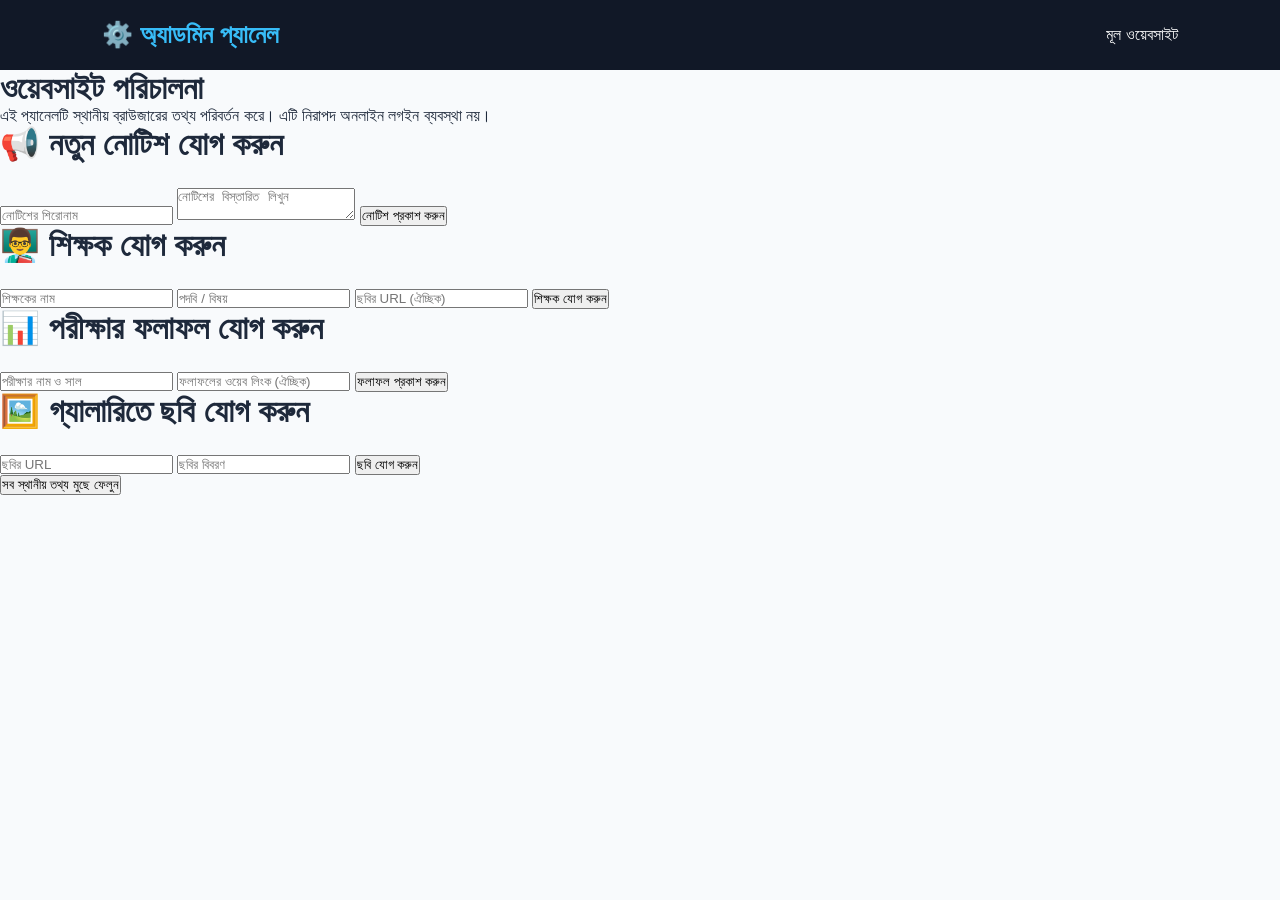
==== admin.html @ 98604c8e "Create admin.html" ====
<!DOCTYPE html>
<html lang="bn">
<head>
  <meta charset="UTF-8">
  <meta name="viewport" content="width=device-width, initial-scale=1.0">
  <title>অ্যাডমিন প্যানেল - ইসলামপুর উচ্চ বিদ্যালয়</title>
  <link rel="stylesheet" href="style.css">
  <link href="https://fonts.googleapis.com/css2?family=Hind+Siliguri:wght@400;500;600;700&display=swap" rel="stylesheet">
</head>
<body data-page="admin">

<header>
  <div class="logo">⚙️ অ্যাডমিন প্যানেল</div>
  <nav><a href="index.html">মূল ওয়েবসাইট</a></nav>
</header>

<main class="container admin-container">
  <h1 class="section-title">ওয়েবসাইট পরিচালনা</h1>
  <p class="warning">এই প্যানেলটি স্থানীয় ব্রাউজারের তথ্য পরিবর্তন করে। এটি নিরাপদ অনলাইন লগইন ব্যবস্থা নয়।</p>

  <section class="admin-box">
    <h2>📢 নতুন নোটিশ যোগ করুন</h2>
    <form id="noticeForm">
      <input id="noticeTitle" placeholder="নোটিশের শিরোনাম" required>
      <textarea id="noticeText" placeholder="নোটিশের বিস্তারিত লিখুন" required></textarea>
      <button class="btn" type="submit">নোটিশ প্রকাশ করুন</button>
    </form>
    <div id="adminNotices"></div>
  </section>

  <section class="admin-box">
    <h2>👨‍🏫 শিক্ষক যোগ করুন</h2>
    <form id="teacherForm">
      <input id="teacherName" placeholder="শিক্ষকের নাম" required>
      <input id="teacherSubject" placeholder="পদবি / বিষয়" required>
      <input id="teacherImage" type="url" placeholder="ছবির URL (ঐচ্ছিক)">
      <button class="btn" type="submit">শিক্ষক যোগ করুন</button>
    </form>
    <div id="adminTeachers"></div>
  </section>

  <section class="admin-box">
    <h2>📊 পরীক্ষার ফলাফল যোগ করুন</h2>
    <form id="resultForm">
      <input id="resultTitle" placeholder="পরীক্ষার নাম ও সাল" required>
      <input id="resultLink" type="url" placeholder="ফলাফলের ওয়েব লিংক (ঐচ্ছিক)">
      <button class="btn" type="submit">ফলাফল প্রকাশ করুন</button>
    </form>
    <div id="adminResults"></div>
  </section>

  <section class="admin-box">
    <h2>🖼️ গ্যালারিতে ছবি যোগ করুন</h2>
    <form id="galleryForm">
      <input id="galleryImage" type="url" placeholder="ছবির URL" required>
      <input id="galleryCaption" placeholder="ছবির বিবরণ">
      <button class="btn" type="submit">ছবি যোগ করুন</button>
    </form>
    <div id="adminGallery"></div>
  </section>

  <button id="resetData" class="danger-btn">সব স্থানীয় তথ্য মুছে ফেলুন</button>
</main>

<script src="app.js"></script>
</body>
</html>
---- style.css ----
* {
    margin: 0;
    padding: 0;
    box-sizing: border-box;
}

html {
    scroll-behavior: smooth;
}

body {
    font-family: Arial, sans-serif;
    background: #f8fafc;
    color: #1e293b;
}

header {
    display: flex;
    justify-content: space-between;
    align-items: center;
    padding: 20px 8%;
    background: #111827;
    color: white;
    position: sticky;
    top: 0;
    z-index: 100;
}

.logo {
    font-size: 25px;
    font-weight: bold;
    color: #38bdf8;
}

nav a {
    color: white;
    text-decoration: none;
    margin-left: 25px;
    transition: 0.3s;
}

nav a:hover {
    color: #38bdf8;
}

.menu-btn {
    display: none;
    background: transparent;
    border: none;
    color: white;
    font-size: 25px;
    cursor: pointer;
}

.hero {
    min-height: 550px;
    display: flex;
    justify-content: center;
    align-items: center;
    text-align: center;
    padding: 30px;
    color: white;
    background: linear-gradient(135deg, #2563eb, #7c3aed);
}

.hero h1 {
    font-size: 48px;
    margin-bottom: 20px;
}

.hero p {
    font-size: 19px;
    margin-bottom: 30px;
}

.hero-btn {
    display: inline-block;
    background: white;
    color: #2563eb;
    text-decoration: none;
    padding: 14px 30px;
    border-radius: 30px;
    font-weight: bold;
}

.about, .services, .contact {
    padding: 75px 8%;
    text-align: center;
}

section h2 {
    font-size: 32px;
    margin-bottom: 25px;
}

.about p, .contact p {
    color: #64748b;
    line-height: 1.7;
}

.service-container {
    display: flex;
    gap: 25px;
    justify-content: center;
    flex-wrap: wrap;
}

.service-card {
    background: white;
    padding: 35px 25px;
    border-radius: 15px;
    box-shadow: 0 5px 20px #00000012;
    flex: 1;
    min-width: 220px;
    transition: 0.3s;
}

.service-card:hover {
    transform: translateY(-8px);
}

.service-card h3 {
    color: #2563eb;
    margin-bottom: 15px;
}

.contact form {
    max-width: 500px;
    margin: 30px auto 0;
    display: flex;
    flex-direction: column;
    gap: 15px;
}

.contact input, .contact textarea {
    width: 100%;
    padding: 15px;
    border: 1px solid #ddd;
    border-radius: 8px;
    font-size: 15px;
}

.contact textarea {
    min-height: 130px;
    resize: vertical;
}

.contact button {
    padding: 15px;
    border: none;
    border-radius: 8px;
    background: #2563eb;
    color: white;
    font-size: 16px;
    cursor: pointer;
}

footer {
    background: #111827;
    color: white;
    text-align: center;
    padding: 25px;
}

@media (max-width: 768px) {
    header {
        padding: 18px 5%;
    }

    .menu-btn {
        display: block;
    }

    nav {
        display: none;
        position: absolute;
        top: 65px;
        left: 0;
        width: 100%;
        background: #111827;
        padding: 20px;
    }

    nav.active {
        display: flex;
        flex-direction: column;
        gap: 20px;
    }

    nav a {
        margin: 0;
    }

    .hero h1 {
        font-size: 32px;
    }

    .about, .services, .contact {
        padding: 50px 6%;
    }
}
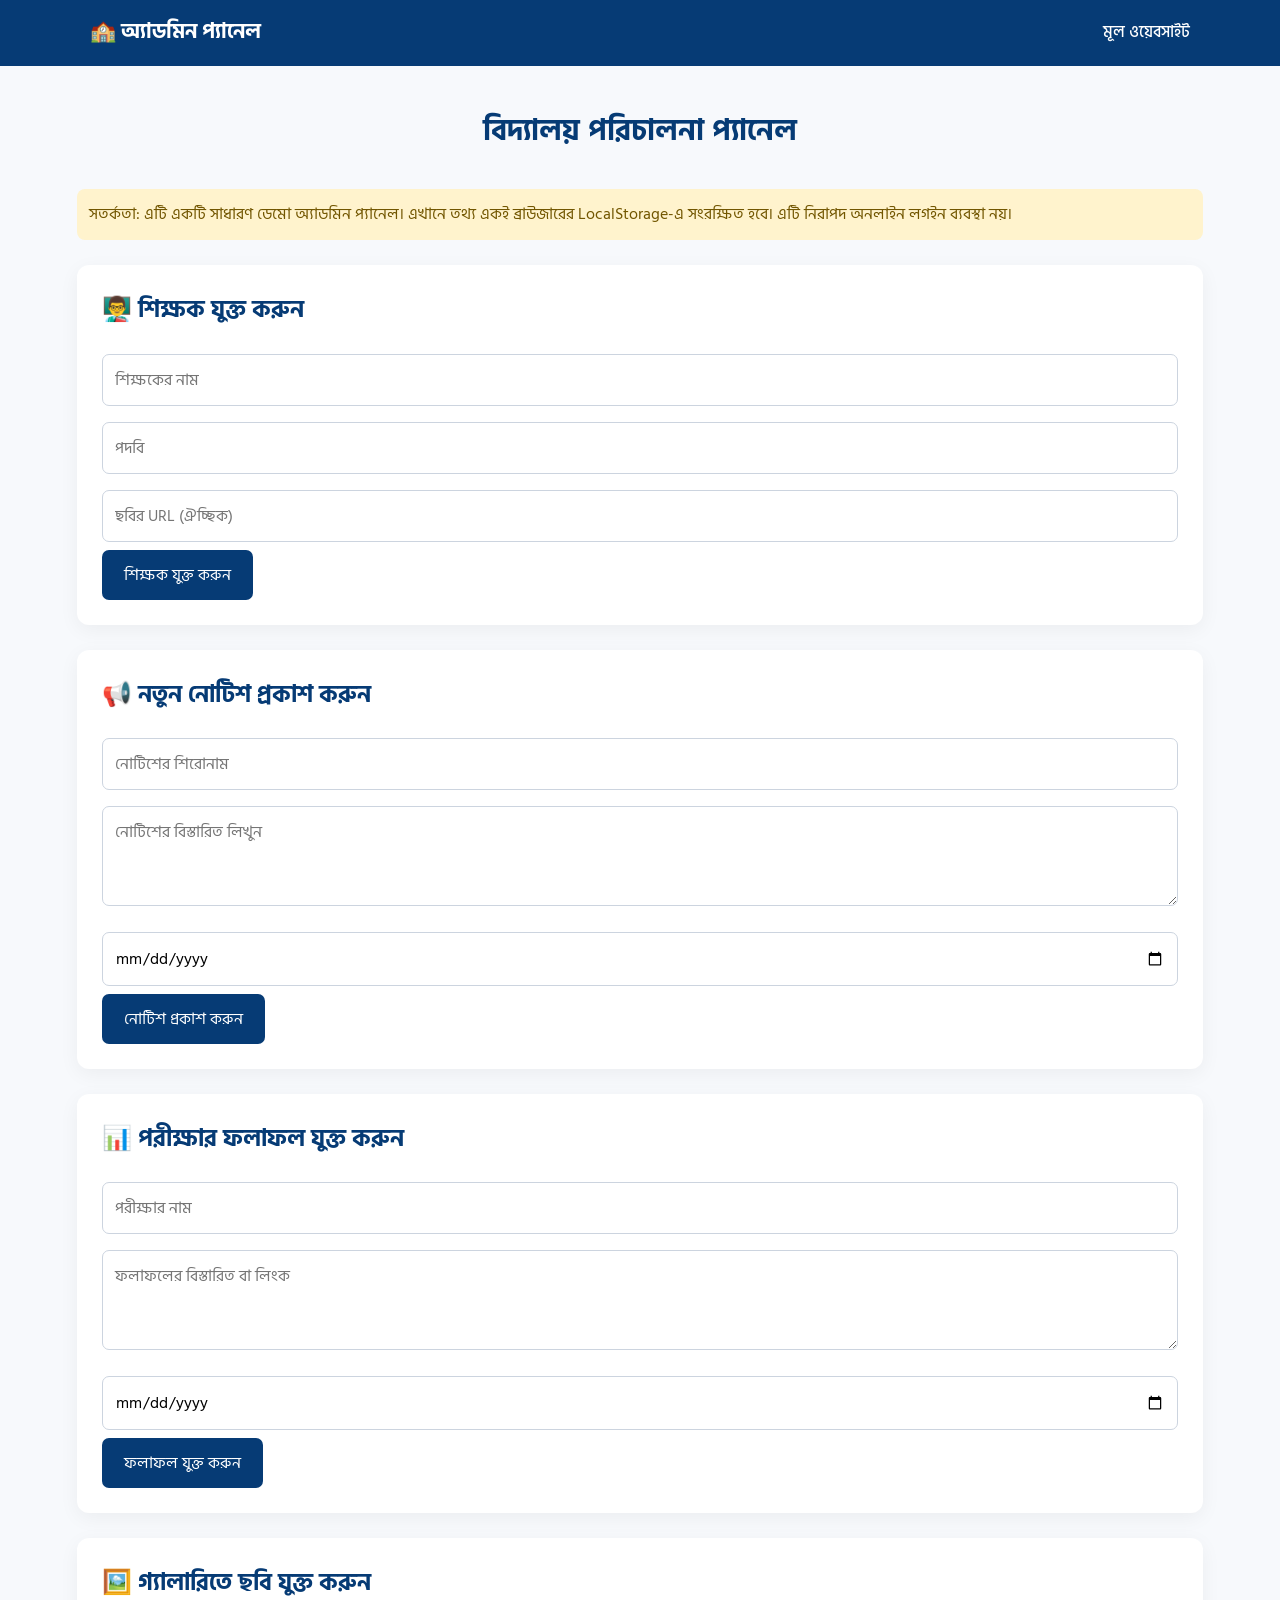
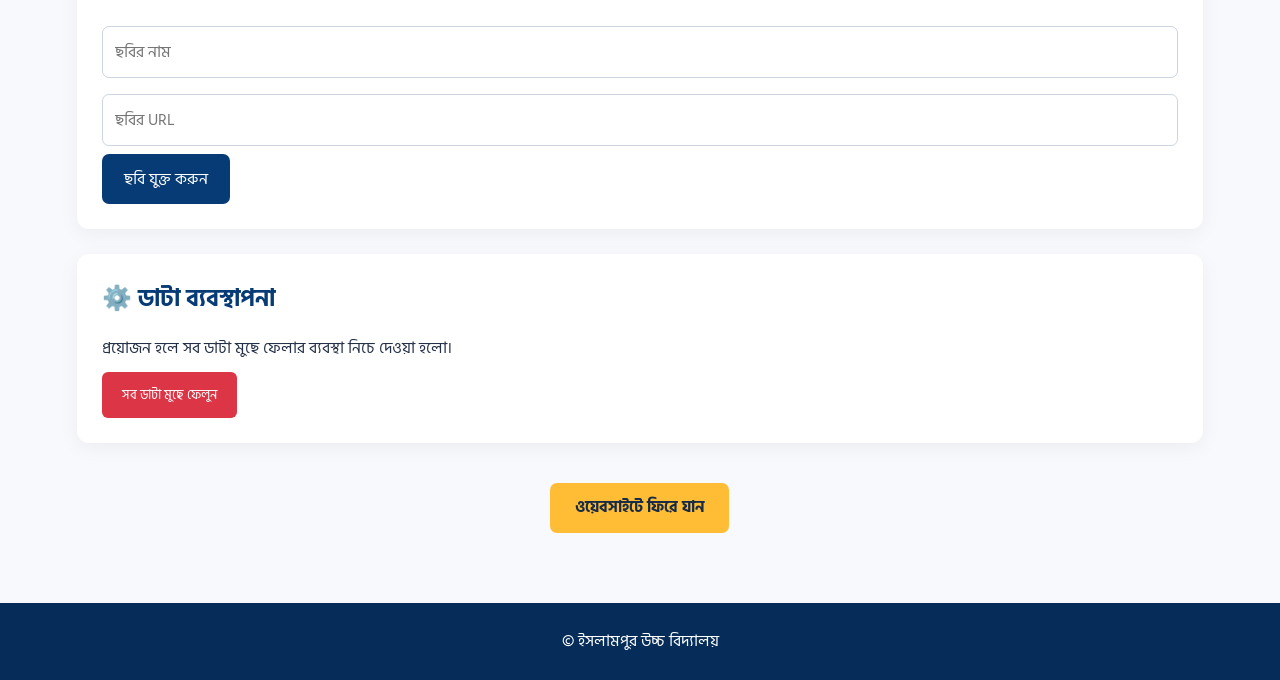
==== commit 79c96bdd: "Update admin.html" ====
--- a/admin.html
+++ b/admin.html
@@ -4,65 +4,172 @@
 <head>
   <meta charset="UTF-8">
   <meta name="viewport" content="width=device-width, initial-scale=1.0">
-  <title>অ্যাডমিন প্যানেল - ইসলামপুর উচ্চ বিদ্যালয়</title>
+
+  <title>অ্যাডমিন প্যানেল | ইসলামপুর উচ্চ বিদ্যালয়</title>
+
   <link rel="stylesheet" href="style.css">
+
   <link href="https://fonts.googleapis.com/css2?family=Hind+Siliguri:wght@400;500;600;700&display=swap" rel="stylesheet">
 </head>
-<body data-page="admin">
+
+<body>
 
 <header>
-  <div class="logo">⚙️ অ্যাডমিন প্যানেল</div>
-  <nav><a href="index.html">মূল ওয়েবসাইট</a></nav>
+  <div class="logo">🏫 অ্যাডমিন প্যানেল</div>
+  <nav>
+    <a href="index.html">মূল ওয়েবসাইট</a>
+  </nav>
 </header>
 
-<main class="container admin-container">
-  <h1 class="section-title">ওয়েবসাইট পরিচালনা</h1>
-  <p class="warning">এই প্যানেলটি স্থানীয় ব্রাউজারের তথ্য পরিবর্তন করে। এটি নিরাপদ অনলাইন লগইন ব্যবস্থা নয়।</p>
+<main class="admin-container">
+  <div class="container">
 
-  <section class="admin-box">
-    <h2>📢 নতুন নোটিশ যোগ করুন</h2>
-    <form id="noticeForm">
-      <input id="noticeTitle" placeholder="নোটিশের শিরোনাম" required>
-      <textarea id="noticeText" placeholder="নোটিশের বিস্তারিত লিখুন" required></textarea>
-      <button class="btn" type="submit">নোটিশ প্রকাশ করুন</button>
-    </form>
-    <div id="adminNotices"></div>
-  </section>
+    <h1 class="section-title">বিদ্যালয় পরিচালনা প্যানেল</h1>
 
-  <section class="admin-box">
-    <h2>👨‍🏫 শিক্ষক যোগ করুন</h2>
-    <form id="teacherForm">
-      <input id="teacherName" placeholder="শিক্ষকের নাম" required>
-      <input id="teacherSubject" placeholder="পদবি / বিষয়" required>
-      <input id="teacherImage" type="url" placeholder="ছবির URL (ঐচ্ছিক)">
-      <button class="btn" type="submit">শিক্ষক যোগ করুন</button>
-    </form>
-    <div id="adminTeachers"></div>
-  </section>
+    <div class="warning">
+      সতর্কতা: এটি একটি সাধারণ ডেমো অ্যাডমিন প্যানেল।
+      এখানে তথ্য একই ব্রাউজারের LocalStorage-এ সংরক্ষিত হবে।
+      এটি নিরাপদ অনলাইন লগইন ব্যবস্থা নয়।
+    </div>
 
-  <section class="admin-box">
-    <h2>📊 পরীক্ষার ফলাফল যোগ করুন</h2>
-    <form id="resultForm">
-      <input id="resultTitle" placeholder="পরীক্ষার নাম ও সাল" required>
-      <input id="resultLink" type="url" placeholder="ফলাফলের ওয়েব লিংক (ঐচ্ছিক)">
-      <button class="btn" type="submit">ফলাফল প্রকাশ করুন</button>
-    </form>
-    <div id="adminResults"></div>
-  </section>
+    <!-- Teacher -->
+    <section class="admin-box">
+      <h2>👨‍🏫 শিক্ষক যুক্ত করুন</h2>
 
-  <section class="admin-box">
-    <h2>🖼️ গ্যালারিতে ছবি যোগ করুন</h2>
-    <form id="galleryForm">
-      <input id="galleryImage" type="url" placeholder="ছবির URL" required>
-      <input id="galleryCaption" placeholder="ছবির বিবরণ">
-      <button class="btn" type="submit">ছবি যোগ করুন</button>
-    </form>
-    <div id="adminGallery"></div>
-  </section>
+      <form id="teacherForm">
+        <input
+          type="text"
+          id="teacherName"
+          placeholder="শিক্ষকের নাম"
+          required>
 
-  <button id="resetData" class="danger-btn">সব স্থানীয় তথ্য মুছে ফেলুন</button>
+        <input
+          type="text"
+          id="teacherDesignation"
+          placeholder="পদবি"
+          required>
+
+        <input
+          type="url"
+          id="teacherImage"
+          placeholder="ছবির URL (ঐচ্ছিক)">
+
+        <button class="admin-btn" type="submit">
+          শিক্ষক যুক্ত করুন
+        </button>
+      </form>
+
+      <div id="adminTeachers"></div>
+    </section>
+
+    <!-- Notice -->
+    <section class="admin-box">
+      <h2>📢 নতুন নোটিশ প্রকাশ করুন</h2>
+
+      <form id="noticeForm">
+        <input
+          type="text"
+          id="noticeTitle"
+          placeholder="নোটিশের শিরোনাম"
+          required>
+
+        <textarea
+          id="noticeDescription"
+          placeholder="নোটিশের বিস্তারিত লিখুন"
+          required></textarea>
+
+        <input
+          type="date"
+          id="noticeDate"
+          required>
+
+        <button class="admin-btn" type="submit">
+          নোটিশ প্রকাশ করুন
+        </button>
+      </form>
+
+      <div id="adminNotices"></div>
+    </section>
+
+    <!-- Results -->
+    <section class="admin-box">
+      <h2>📊 পরীক্ষার ফলাফল যুক্ত করুন</h2>
+
+      <form id="resultForm">
+        <input
+          type="text"
+          id="resultTitle"
+          placeholder="পরীক্ষার নাম"
+          required>
+
+        <textarea
+          id="resultDescription"
+          placeholder="ফলাফলের বিস্তারিত বা লিংক"
+          required></textarea>
+
+        <input
+          type="date"
+          id="resultDate"
+          required>
+
+        <button class="admin-btn" type="submit">
+          ফলাফল যুক্ত করুন
+        </button>
+      </form>
+
+      <div id="adminResults"></div>
+    </section>
+
+    <!-- Gallery -->
+    <section class="admin-box">
+      <h2>🖼️ গ্যালারিতে ছবি যুক্ত করুন</h2>
+
+      <form id="galleryForm">
+        <input
+          type="text"
+          id="galleryTitle"
+          placeholder="ছবির নাম"
+          required>
+
+        <input
+          type="url"
+          id="galleryURL"
+          placeholder="ছবির URL"
+          required>
+
+        <button class="admin-btn" type="submit">
+          ছবি যুক্ত করুন
+        </button>
+      </form>
+
+      <div id="adminGallery"></div>
+    </section>
+
+    <!-- Data management -->
+    <section class="admin-box">
+      <h2>⚙️ ডাটা ব্যবস্থাপনা</h2>
+
+      <p>
+        প্রয়োজন হলে সব ডাটা মুছে ফেলার ব্যবস্থা নিচে দেওয়া হলো।
+      </p>
+
+      <button class="danger-btn" id="clearData">
+        সব ডাটা মুছে ফেলুন
+      </button>
+    </section>
+
+    <div style="text-align:center; margin-top:25px;">
+      <a href="index.html" class="btn">ওয়েবসাইটে ফিরে যান</a>
+    </div>
+
+  </div>
 </main>
 
-<script src="app.js"></script>
+<footer>
+  <p>© ইসলামপুর উচ্চ বিদ্যালয়</p>
+</footer>
+
+<script src="admin.js"></script>
+
 </body>
 </html>
--- a/style.css
+++ b/style.css
@@ -1,202 +1,438 @@
 
 * {
-    margin: 0;
-    padding: 0;
-    box-sizing: border-box;
+  margin: 0;
+  padding: 0;
+  box-sizing: border-box;
 }
 
 html {
-    scroll-behavior: smooth;
+  scroll-behavior: smooth;
 }
 
 body {
-    font-family: Arial, sans-serif;
-    background: #f8fafc;
-    color: #1e293b;
+  font-family: 'Hind Siliguri', sans-serif;
+  color: #243047;
+  background: #f7f9fc;
+  line-height: 1.7;
+}
+
+img {
+  display: block;
+  max-width: 100%;
 }
 
 header {
+  background: #063b75;
+  color: white;
+  padding: 15px 7%;
+  display: flex;
+  align-items: center;
+  justify-content: space-between;
+  flex-wrap: wrap;
+  gap: 12px;
+  position: sticky;
+  top: 0;
+  z-index: 100;
+}
+
+.logo {
+  font-size: 21px;
+  font-weight: 700;
+}
+
+nav {
+  display: flex;
+  flex-wrap: wrap;
+  gap: 18px;
+}
+
+nav a {
+  color: white;
+  text-decoration: none;
+  font-weight: 500;
+}
+
+nav a:hover {
+  color: #ffd166;
+}
+
+.menu-btn {
+  display: none;
+  background: transparent;
+  color: white;
+  border: 0;
+  font-size: 25px;
+  cursor: pointer;
+}
+
+.hero {
+  min-height: 460px;
+  padding: 80px 7%;
+  display: flex;
+  align-items: center;
+  justify-content: center;
+  text-align: center;
+  color: white;
+  background:
+    linear-gradient(#00234bcc, #00234bcc),
+    url("https://images.unsplash.com/photo-1580582932707-520aed937b7b?w=1600")
+    center/cover no-repeat;
+}
+
+.hero-content {
+  max-width: 800px;
+}
+
+.hero h1 {
+  font-size: clamp(32px, 5vw, 50px);
+  line-height: 1.4;
+}
+
+.hero h2 {
+  font-size: 22px;
+  margin: 10px;
+}
+
+.hero p {
+  font-size: 18px;
+  max-width: 650px;
+  margin: auto;
+}
+
+.btn {
+  display: inline-block;
+  background: #ffbd35;
+  color: #172b48;
+  padding: 11px 25px;
+  border: none;
+  border-radius: 7px;
+  text-decoration: none;
+  font-weight: 700;
+  cursor: pointer;
+  margin-top: 15px;
+}
+
+.btn:hover {
+  background: #f5a900;
+}
+
+.container {
+  width: 88%;
+  max-width: 1150px;
+  margin: auto;
+}
+
+.section {
+  padding: 65px 0;
+}
+
+.light,
+.about {
+  background: white;
+}
+
+.section-title {
+  text-align: center;
+  font-size: 30px;
+  color: #063b75;
+  margin-bottom: 32px;
+}
+
+.about-grid {
+  display: grid;
+  grid-template-columns: 1fr 1fr;
+  gap: 35px;
+  align-items: center;
+}
+
+.about-grid img {
+  width: 100%;
+  height: 320px;
+  object-fit: cover;
+  border-radius: 12px;
+}
+
+.about-grid h3 {
+  color: #063b75;
+  margin-bottom: 12px;
+}
+
+.about-grid p {
+  margin-bottom: 12px;
+}
+
+.cards {
+  display: grid;
+  grid-template-columns: repeat(auto-fit, minmax(220px, 1fr));
+  gap: 22px;
+}
+
+.card {
+  background: white;
+  padding: 25px;
+  text-align: center;
+  border-radius: 12px;
+  box-shadow: 0 5px 20px #0000000d;
+  overflow-wrap: anywhere;
+}
+
+.light .card {
+  background: #f7f9fc;
+}
+
+.emoji {
+  font-size: 38px;
+}
+
+.card h3 {
+  color: #063b75;
+  margin: 10px 0;
+}
+
+.card img {
+  width: 100%;
+  height: 190px;
+  object-fit: cover;
+  border-radius: 8px;
+  margin-bottom: 12px;
+}
+
+.principal {
+  background: #eaf2fc;
+  text-align: center;
+}
+
+.principal p {
+  max-width: 750px;
+  margin: auto;
+}
+
+.principal h3 {
+  margin-top: 20px;
+  color: #063b75;
+}
+
+.notice-list {
+  background: white;
+  padding: 20px;
+  border-radius: 12px;
+  box-shadow: 0 5px 20px #0000000d;
+}
+
+.notice-item {
+  padding: 15px 5px;
+  border-bottom: 1px solid #eee;
+}
+
+.notice-item:last-child {
+  border-bottom: none;
+}
+
+.notice-item h3 {
+  color: #063b75;
+}
+
+.notice-item small {
+  color: #777;
+}
+
+.gallery {
+  display: grid;
+  grid-template-columns: repeat(auto-fit, minmax(200px, 1fr));
+  gap: 15px;
+}
+
+.gallery img {
+  width: 100%;
+  height: 190px;
+  object-fit: cover;
+  border-radius: 10px;
+}
+
+footer {
+  background: #062d59;
+  color: white;
+  padding: 25px;
+  text-align: center;
+}
+
+footer a {
+  color: #ffd166;
+  text-decoration: none;
+}
+
+/* Admin panel */
+
+.admin-container {
+  padding: 40px 0 70px;
+}
+
+.admin-box {
+  background: white;
+  padding: 25px;
+  margin: 25px 0;
+  border-radius: 12px;
+  box-shadow: 0 5px 20px #0000000d;
+}
+
+.admin-box h2 {
+  color: #063b75;
+  margin-bottom: 15px;
+}
+
+input,
+textarea {
+  width: 100%;
+  padding: 12px;
+  margin: 8px 0;
+  border: 1px solid #ccd4df;
+  border-radius: 7px;
+  font-family: inherit;
+  font-size: 16px;
+}
+
+textarea {
+  min-height: 100px;
+  resize: vertical;
+}
+
+.admin-item {
+  background: #f1f5fa;
+  padding: 12px;
+  margin-top: 12px;
+  border-radius: 8px;
+  overflow-wrap: anywhere;
+}
+
+.delete-btn,
+.danger-btn {
+  background: #dc3545;
+  color: white;
+  border: 0;
+  padding: 8px 15px;
+  border-radius: 6px;
+  cursor: pointer;
+  margin-top: 10px;
+  font-family: inherit;
+}
+
+.danger-btn {
+  padding: 12px 20px;
+}
+
+.warning {
+  background: #fff3cd;
+  color: #725600;
+  padding: 12px;
+  border-radius: 8px;
+  margin-bottom: 15px;
+}
+
+.empty {
+  text-align: center;
+  padding: 20px;
+  color: #777;
+}
+
+.admin-btn {
+  background: #063b75;
+  color: white;
+  border: 0;
+  padding: 12px 22px;
+  border-radius: 7px;
+  cursor: pointer;
+  font-family: inherit;
+  font-size: 16px;
+}
+
+.admin-btn:hover {
+  background: #09539e;
+}
+
+/* Mobile responsive */
+
+@media(max-width: 900px) {
+  header {
+    padding: 15px 4%;
+  }
+
+  nav {
+    gap: 12px;
+  }
+}
+
+@media(max-width: 700px) {
+  header {
+    padding: 12px 5%;
+  }
+
+  .logo {
+    font-size: 18px;
+  }
+
+  .menu-btn {
+    display: block;
+  }
+
+  nav {
+    display: none;
+    width: 100%;
+    flex-direction: column;
+    gap: 8px;
+  }
+
+  nav.show {
     display: flex;
-    justify-content: space-between;
-    align-items: center;
-    padding: 20px 8%;
-    background: #111827;
-    color: white;
-    position: sticky;
-    top: 0;
-    z-index: 100;
-}
-
-.logo {
-    font-size: 25px;
-    font-weight: bold;
-    color: #38bdf8;
-}
-
-nav a {
-    color: white;
-    text-decoration: none;
-    margin-left: 25px;
-    transition: 0.3s;
-}
-
-nav a:hover {
-    color: #38bdf8;
-}
-
-.menu-btn {
-    display: none;
-    background: transparent;
-    border: none;
-    color: white;
-    font-size: 25px;
-    cursor: pointer;
-}
-
-.hero {
-    min-height: 550px;
-    display: flex;
-    justify-content: center;
-    align-items: center;
-    text-align: center;
-    padding: 30px;
-    color: white;
-    background: linear-gradient(135deg, #2563eb, #7c3aed);
-}
-
-.hero h1 {
-    font-size: 48px;
-    margin-bottom: 20px;
-}
-
-.hero p {
-    font-size: 19px;
-    margin-bottom: 30px;
-}
-
-.hero-btn {
-    display: inline-block;
-    background: white;
-    color: #2563eb;
-    text-decoration: none;
-    padding: 14px 30px;
-    border-radius: 30px;
-    font-weight: bold;
-}
-
-.about, .services, .contact {
-    padding: 75px 8%;
-    text-align: center;
-}
-
-section h2 {
-    font-size: 32px;
-    margin-bottom: 25px;
-}
-
-.about p, .contact p {
-    color: #64748b;
-    line-height: 1.7;
-}
-
-.service-container {
-    display: flex;
-    gap: 25px;
-    justify-content: center;
-    flex-wrap: wrap;
-}
-
-.service-card {
-    background: white;
-    padding: 35px 25px;
-    border-radius: 15px;
-    box-shadow: 0 5px 20px #00000012;
-    flex: 1;
-    min-width: 220px;
-    transition: 0.3s;
-}
-
-.service-card:hover {
-    transform: translateY(-8px);
-}
-
-.service-card h3 {
-    color: #2563eb;
-    margin-bottom: 15px;
-}
-
-.contact form {
-    max-width: 500px;
-    margin: 30px auto 0;
-    display: flex;
-    flex-direction: column;
-    gap: 15px;
-}
-
-.contact input, .contact textarea {
-    width: 100%;
-    padding: 15px;
-    border: 1px solid #ddd;
-    border-radius: 8px;
-    font-size: 15px;
-}
-
-.contact textarea {
-    min-height: 130px;
-    resize: vertical;
-}
-
-.contact button {
-    padding: 15px;
-    border: none;
-    border-radius: 8px;
-    background: #2563eb;
-    color: white;
+  }
+
+  nav a {
+    padding: 5px 0;
+  }
+
+  .about-grid {
+    grid-template-columns: 1fr;
+  }
+
+  .about-grid img {
+    height: 240px;
+  }
+
+  .container {
+    width: 92%;
+  }
+
+  .hero {
+    min-height: 390px;
+    padding: 55px 5%;
+  }
+
+  .hero h2 {
+    font-size: 18px;
+  }
+
+  .hero p {
     font-size: 16px;
-    cursor: pointer;
-}
-
-footer {
-    background: #111827;
-    color: white;
-    text-align: center;
-    padding: 25px;
-}
-
-@media (max-width: 768px) {
-    header {
-        padding: 18px 5%;
-    }
-
-    .menu-btn {
-        display: block;
-    }
-
-    nav {
-        display: none;
-        position: absolute;
-        top: 65px;
-        left: 0;
-        width: 100%;
-        background: #111827;
-        padding: 20px;
-    }
-
-    nav.active {
-        display: flex;
-        flex-direction: column;
-        gap: 20px;
-    }
-
-    nav a {
-        margin: 0;
-    }
-
-    .hero h1 {
-        font-size: 32px;
-    }
-
-    .about, .services, .contact {
-        padding: 50px 6%;
-    }
-}
+  }
+
+  .section {
+    padding: 45px 0;
+  }
+
+  .section-title {
+    font-size: 26px;
+  }
+
+  .cards {
+    grid-template-columns: 1fr;
+  }
+
+  .gallery {
+    grid-template-columns: repeat(2, 1fr);
+  }
+}
+
+@media(max-width: 400px) {
+  .gallery {
+    grid-template-columns: 1fr;
+  }
+}
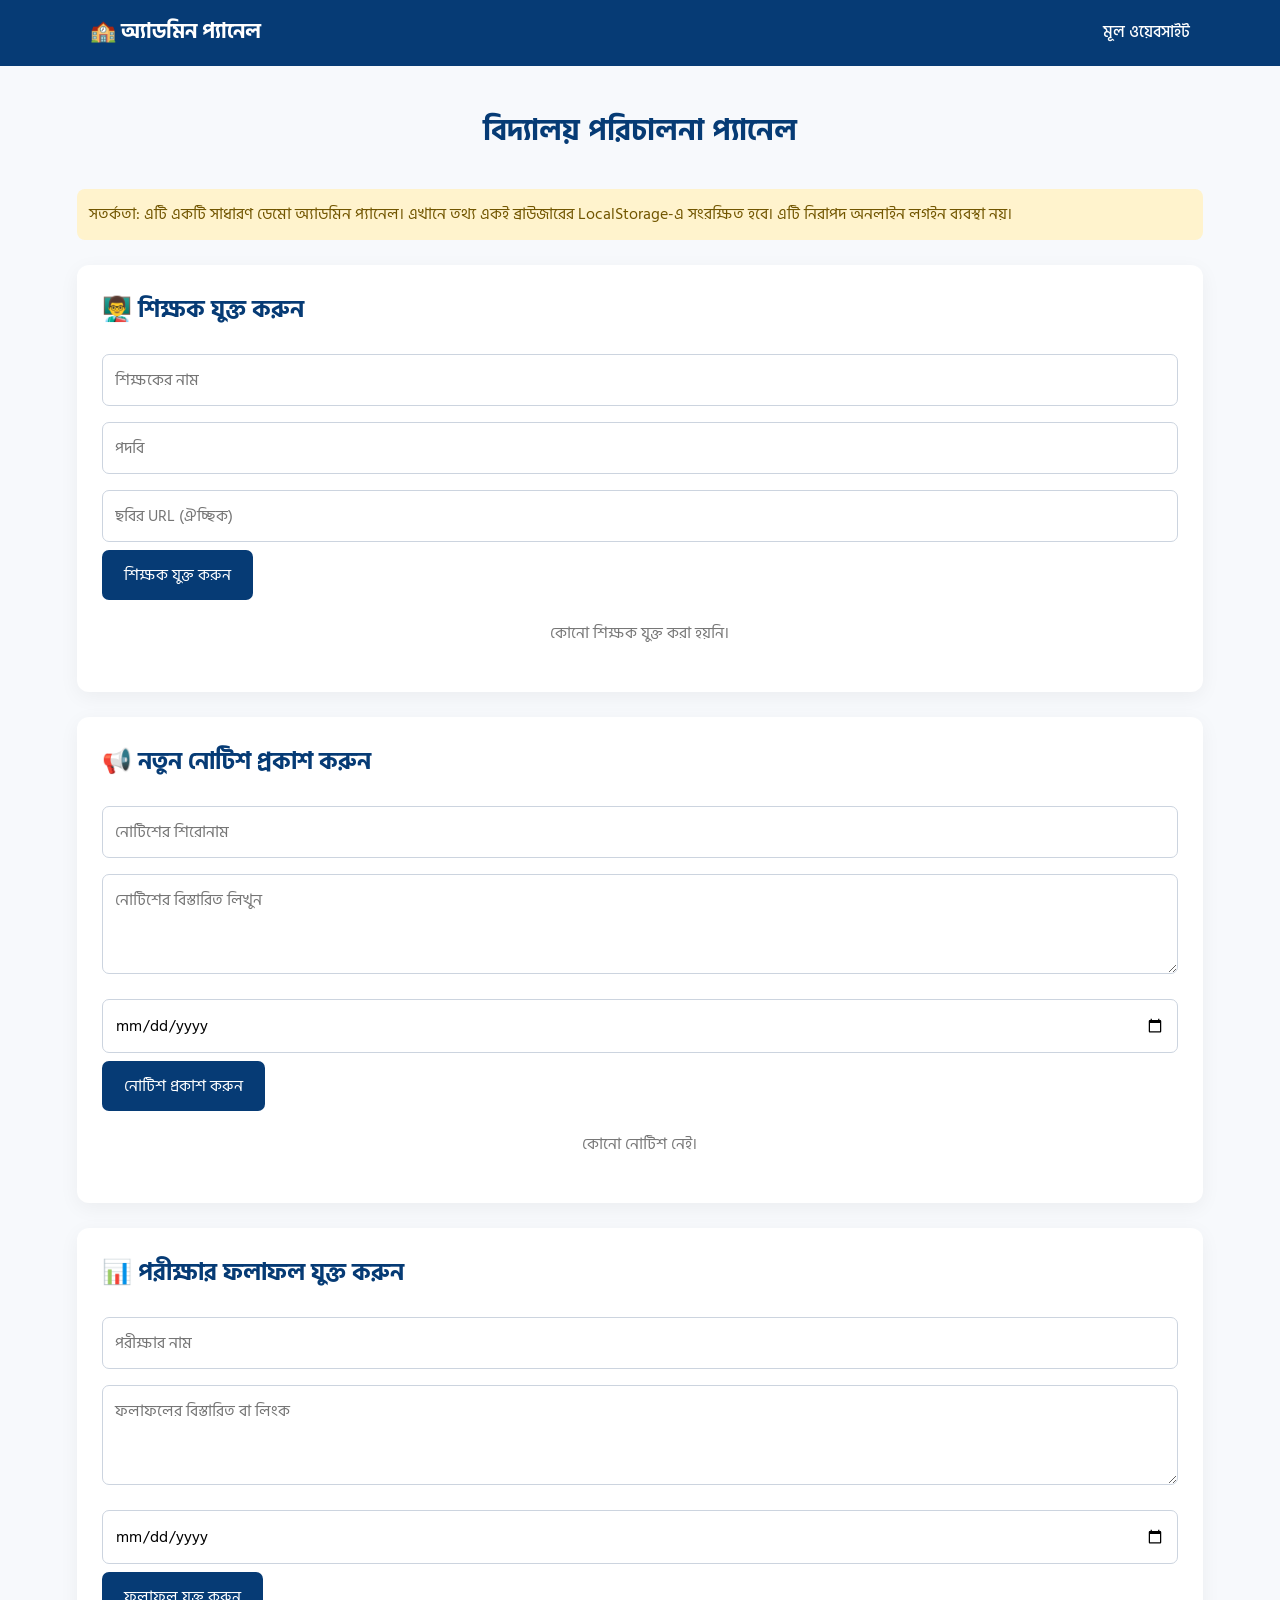
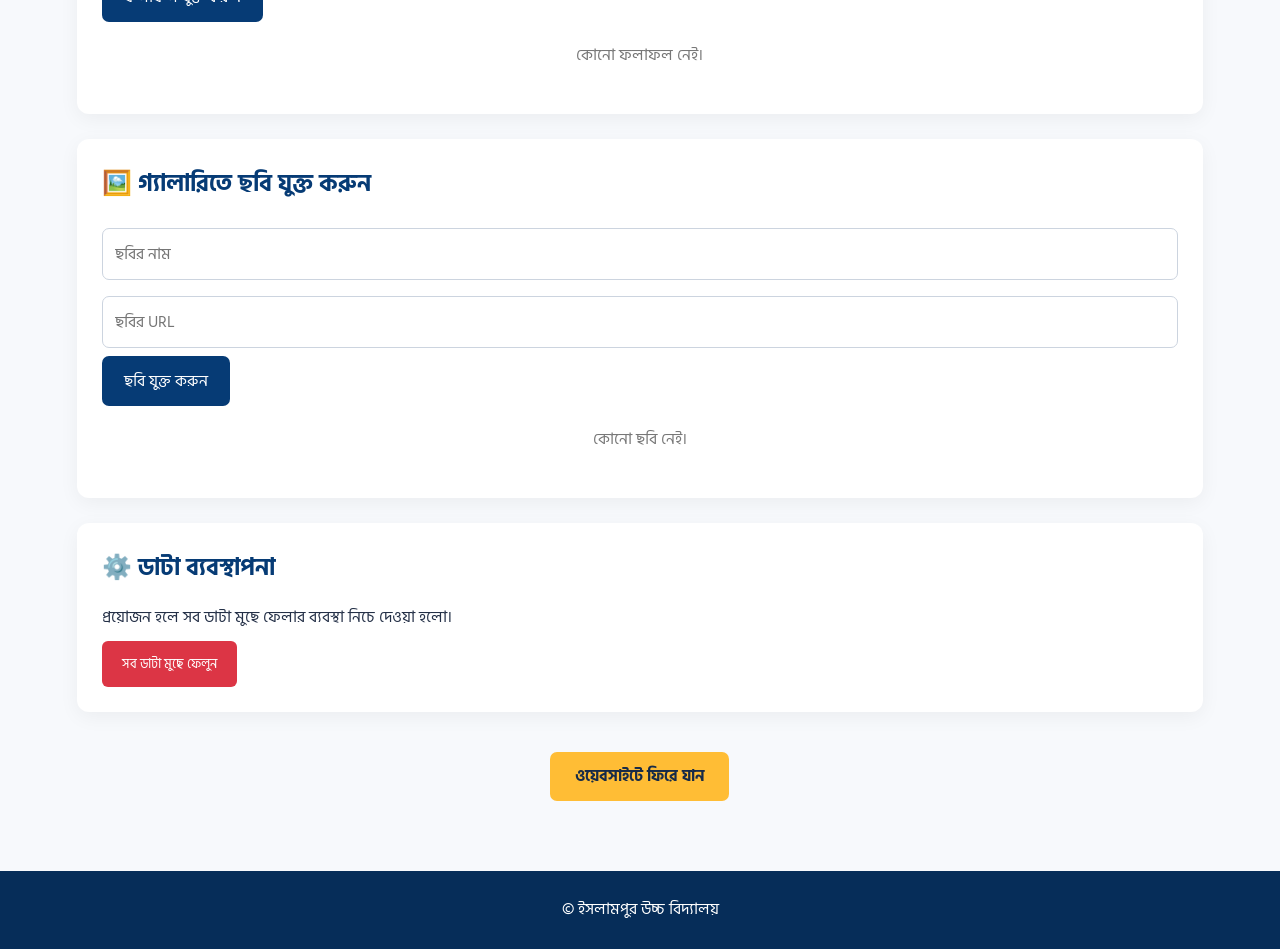
==== commit 69b71b68: "Update admin.html" ====
--- a/admin.html
+++ b/admin.html
@@ -169,7 +169,7 @@
   <p>© ইসলামপুর উচ্চ বিদ্যালয়</p>
 </footer>
 
-<script src="admin.js"></script>
+<script type="module" src="admin.js"></script>
 
 </body>
 </html>
